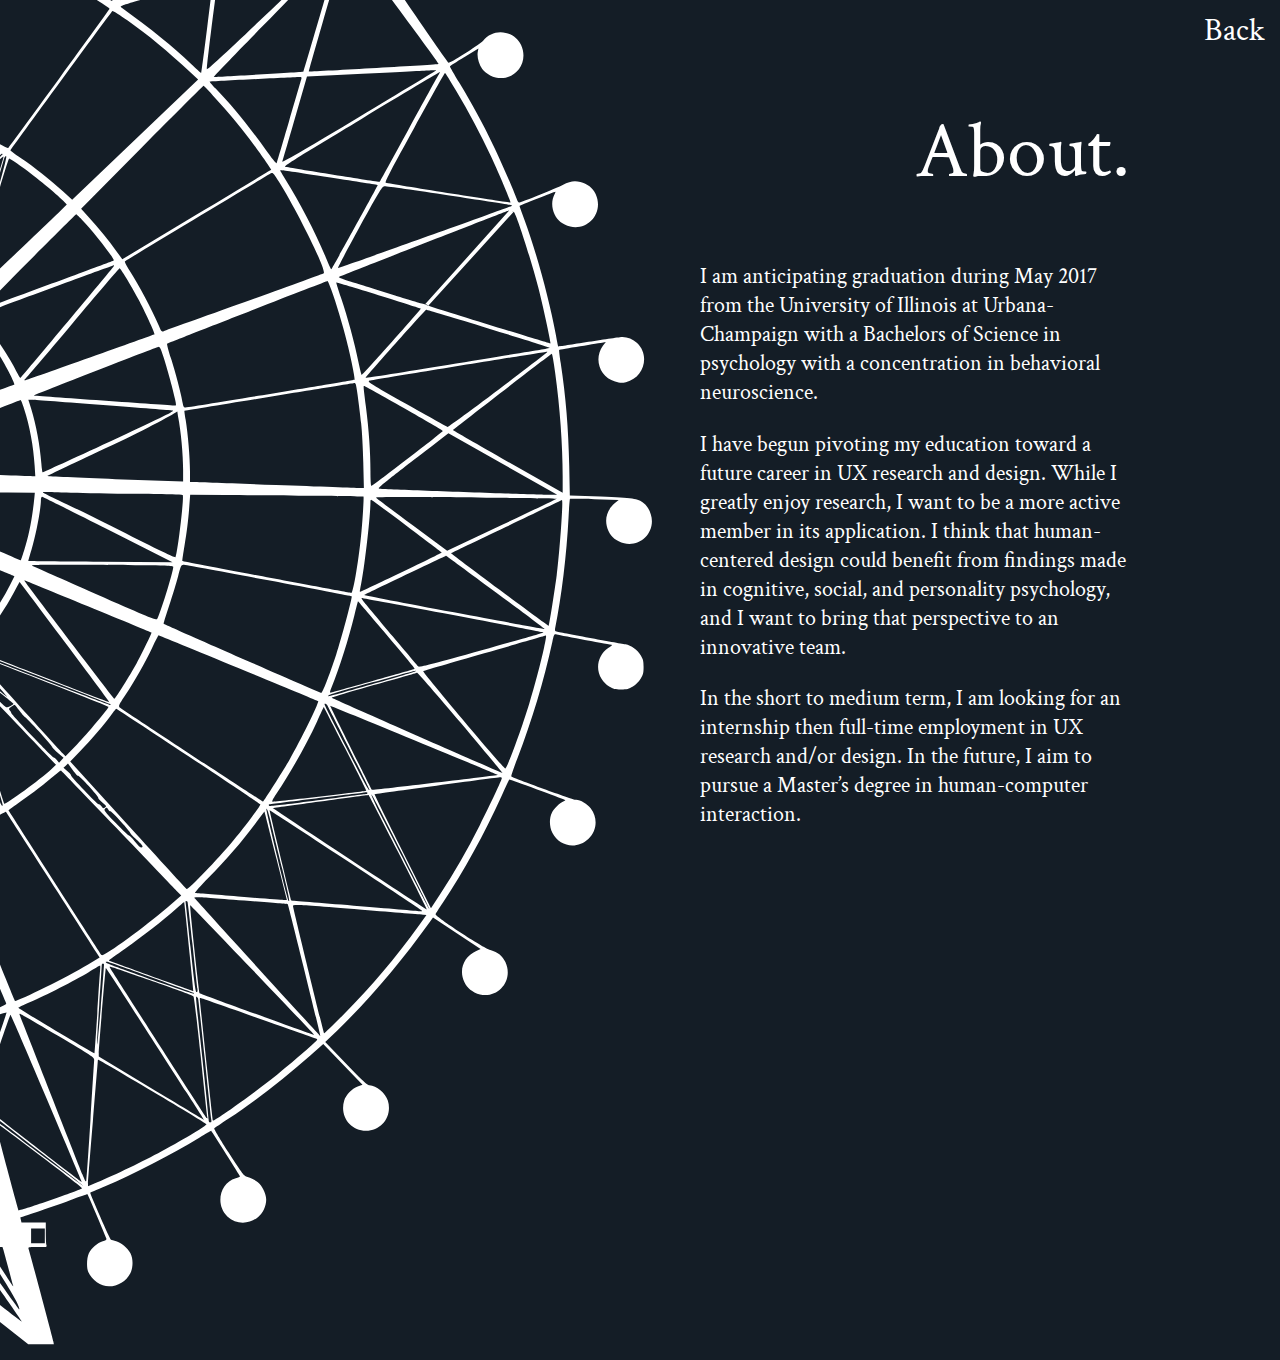
==== about.html @ 32f54d4d "Initial commit" ====
<!DOCTYPE html>
<html>
<head>
	<title>About - Jazmine Betz</title>
	<link href="https://fonts.googleapis.com/css?family=Crimson+Text" rel="stylesheet">
	<link href="assets/css/index.css" rel="stylesheet" type="text/css"/>
</head>
<body class="about">
	<a class="back" href="index.html">Back</a>
	<div class="header">
		About.
	</div>
	<div class="content">
		<p>
			I am anticipating graduation during May 2017 from the University of Illinois at Urbana-Champaign with a
			Bachelors of Science in psychology with a concentration in behavioral neuroscience. 
		</p>
		<p>
			I have begun pivoting my education toward a future career in UX research and design. 
			While I greatly enjoy research, I want to be a more active member in its application. 
			I think that human-centered design could benefit from findings made in cognitive, social, and personality
			psychology, and I want to bring that perspective to an innovative team. 
		</p>
		<p>
			In the short to medium term, I am looking for an internship then full-time employment in UX research
			and/or design. In the future, I aim to pursue a Master’s degree in human-computer interaction.
		</p>
	</div>
</body>
</html>
---- assets/css/index.css ----
html {
	font-size: 16px;
	font-family: "Crimson Text", serif;
}

body {
	overflow: hidden;
	background-color: #141d26;
}

body:before {
	content: ' ';
	position: absolute;
	top: -40px;
	left: 50%;
	width: 1400px;
	height: 1400px;
	background-image: url("../images/background.svg");
	background-repeat: no-repeat;
	background-size: contain;
}

.links {
	position: absolute;
	top: 400px;
	left: 150px;
}

body .links a {
	color: #fff;
	font-size: 3.0rem;
	text-decoration: none;
}

body .links a:not(:last-of-type):after {
	content: "\2022";
	margin: 0 20px;
}

.header {
	position: absolute;
	top: 100px;
	left: 150px;
	font-size: 5.0rem;
	color: #fff;
}

.subheader {
	font-size: 2.8rem;
}

body.work:before {
	transform: rotate(90deg) scale(1.4);
	top: auto;
	bottom: -1150px;
	left: -80px;
}

body.about:before,
body.contact:before {
	transform: scaleX(-1);
	left: -600px;
}

body.work .header {
	text-align: center;
	width: 100%;
	left: 0;
	top: 50px;
}

body.about .header,
body.contact .header {
	right: 150px;
	left: auto;
}

body.about .content,
body.contact .content {
	text-align: left;
	position: absolute;
	color: #fff;
	top: 240px;
	right: 150px;
	font-size: 1.4rem;
	width: calc(100% - 850px);
	height: calc(100% - 250px);
	overflow-y: auto;
}

body.contact .content {
	text-align: right;
}

body.contact label {
	display: block;
}

body.contact a {
	color: #fff;
	font-size: 2.0rem;
	text-decoration: none;
	margin-bottom: 35px;
	display: block;
}

body.work .items {
	list-style: none;
	display: flex;
	align-content: space-between;
	justify-content: space-between;
	width: 100%;
	margin: 0 auto;
	margin-top: 200px;
	max-width: 1200px;
}

body.work .items li {
	position: relative;
}

body.work .items li label {
	padding: 5px 10px;
	background-color: #6e8ca9;
	display: inline-block;
	width: 300px;
	height: 163px;
	transition: height 0.33s;
	transition-delay: 0.33s;
	box-shadow: inset 0px 0px 9px 0px rgba(0, 0, 0, 0.5);
}

body.work .items .title {
	font-size: 2.0rem;
	line-height: 2.0rem;
	margin: 5px 0 10px 0;
}

body.work .items input[type=checkbox] {
	display: none;
}

body.work .items input[type=checkbox] + li .dropdown {
	opacity: 0;
	left: 0;	
	transition: opacity 0.33s;
	transition-delay: 0s;
}

body.work .items input[type=checkbox]:checked + li .dropdown {
	opacity: 1;
 	display: block;
	transition-delay: 0.33s;
}

body.work .items input[type=checkbox] + li .dropdown:before,
body.work .items li .dropdown a:after {
	content: ' ';
	width: 96%;
	height: 1px;
	left: 2%;
	background-color: #333;
	position: relative;
	margin: 10px 0;
	display: block;
}

body.work .items input[type=checkbox]:checked + li label {
	height: 378px;
	transition-delay: 0s;
}

body.work .items li .dropdown ul {
	overflow-y: auto;
	height: 130px;
	padding: 0 10px 0 20px;
}

body.work .items li .dropdown a {
	font-size: 1.2rem;
	color: #141d26;
	text-decoration: underline;
	display: block;
	text-align: center;
}

.back {
	position: absolute;
	top: 10px;
	left: 15px;
	font-size: 2.0rem;
	color: #fff;
	text-decoration: none;
}

body.about .back,
body.contact .back {
	left: auto;
	right: 15px;	
}
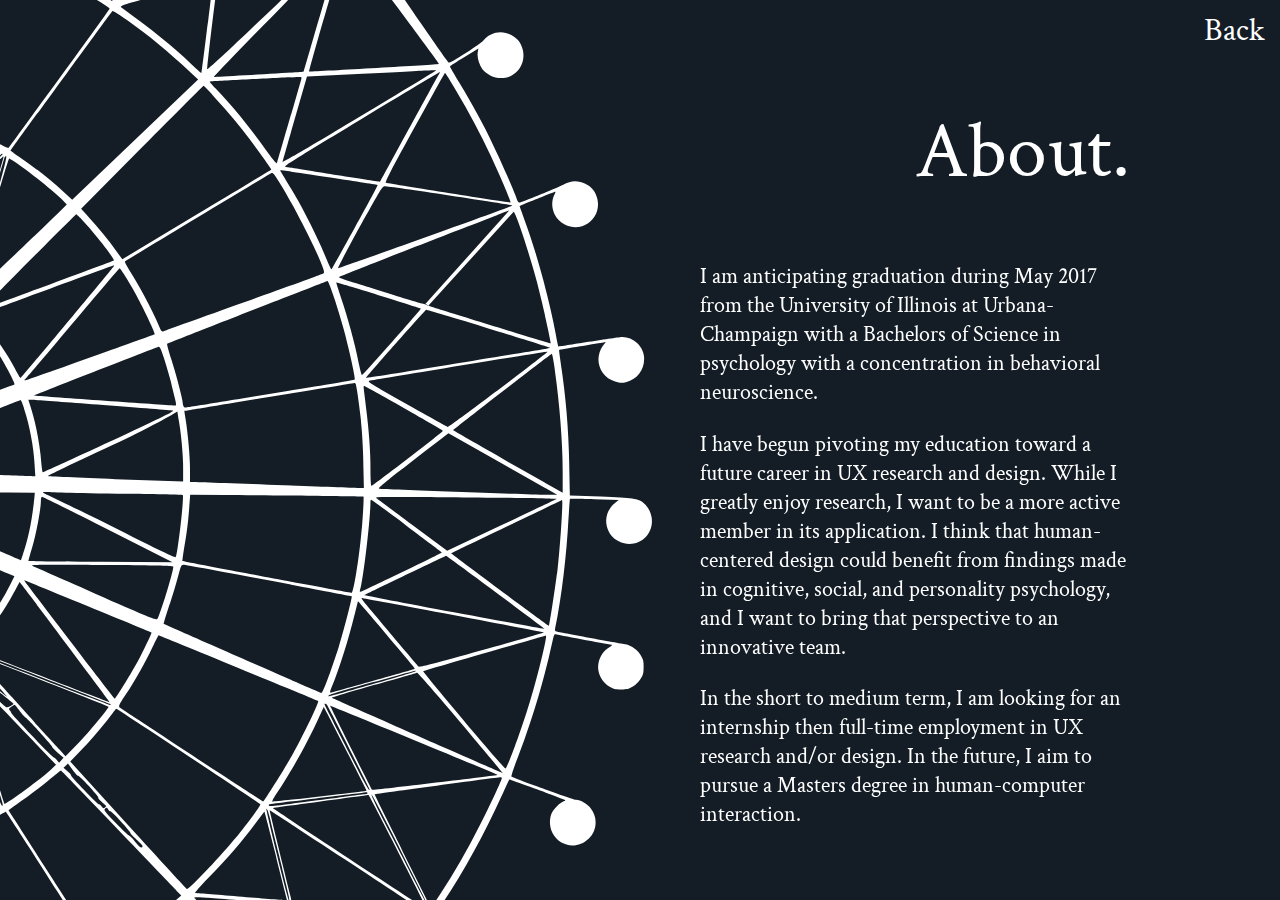
==== commit 7736d85c: "Update about.html" ====
--- a/about.html
+++ b/about.html
@@ -23,8 +23,8 @@
 		</p>
 		<p>
 			In the short to medium term, I am looking for an internship then full-time employment in UX research
-			and/or design. In the future, I aim to pursue a Master’s degree in human-computer interaction.
+			and/or design. In the future, I aim to pursue a Masters degree in human-computer interaction.
 		</p>
 	</div>
 </body>
-</html>+</html>
--- a/assets/css/index.css
+++ b/assets/css/index.css
@@ -4,13 +4,12 @@
 }
 
 body {
-	overflow: hidden;
 	background-color: #141d26;
 }
 
 body:before {
 	content: ' ';
-	position: absolute;
+	position: fixed;
 	top: -40px;
 	left: 50%;
 	width: 1400px;
